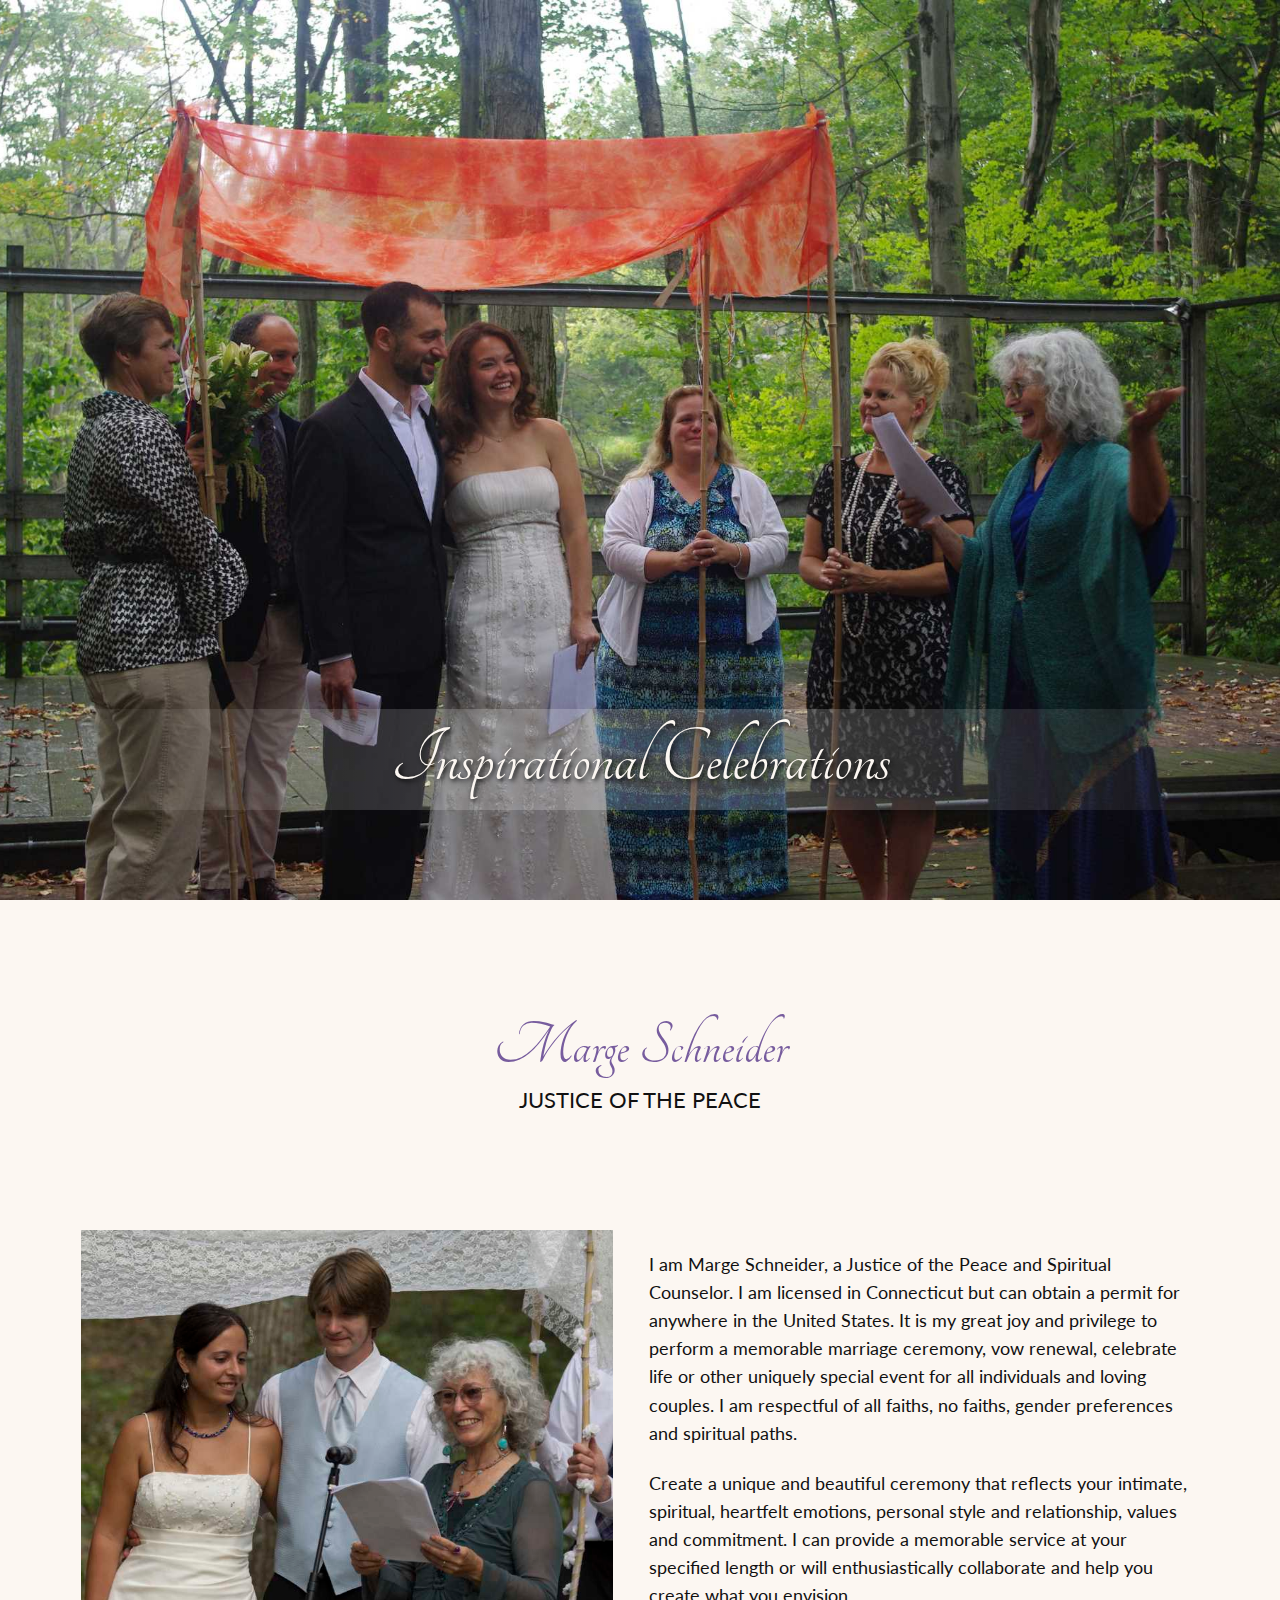
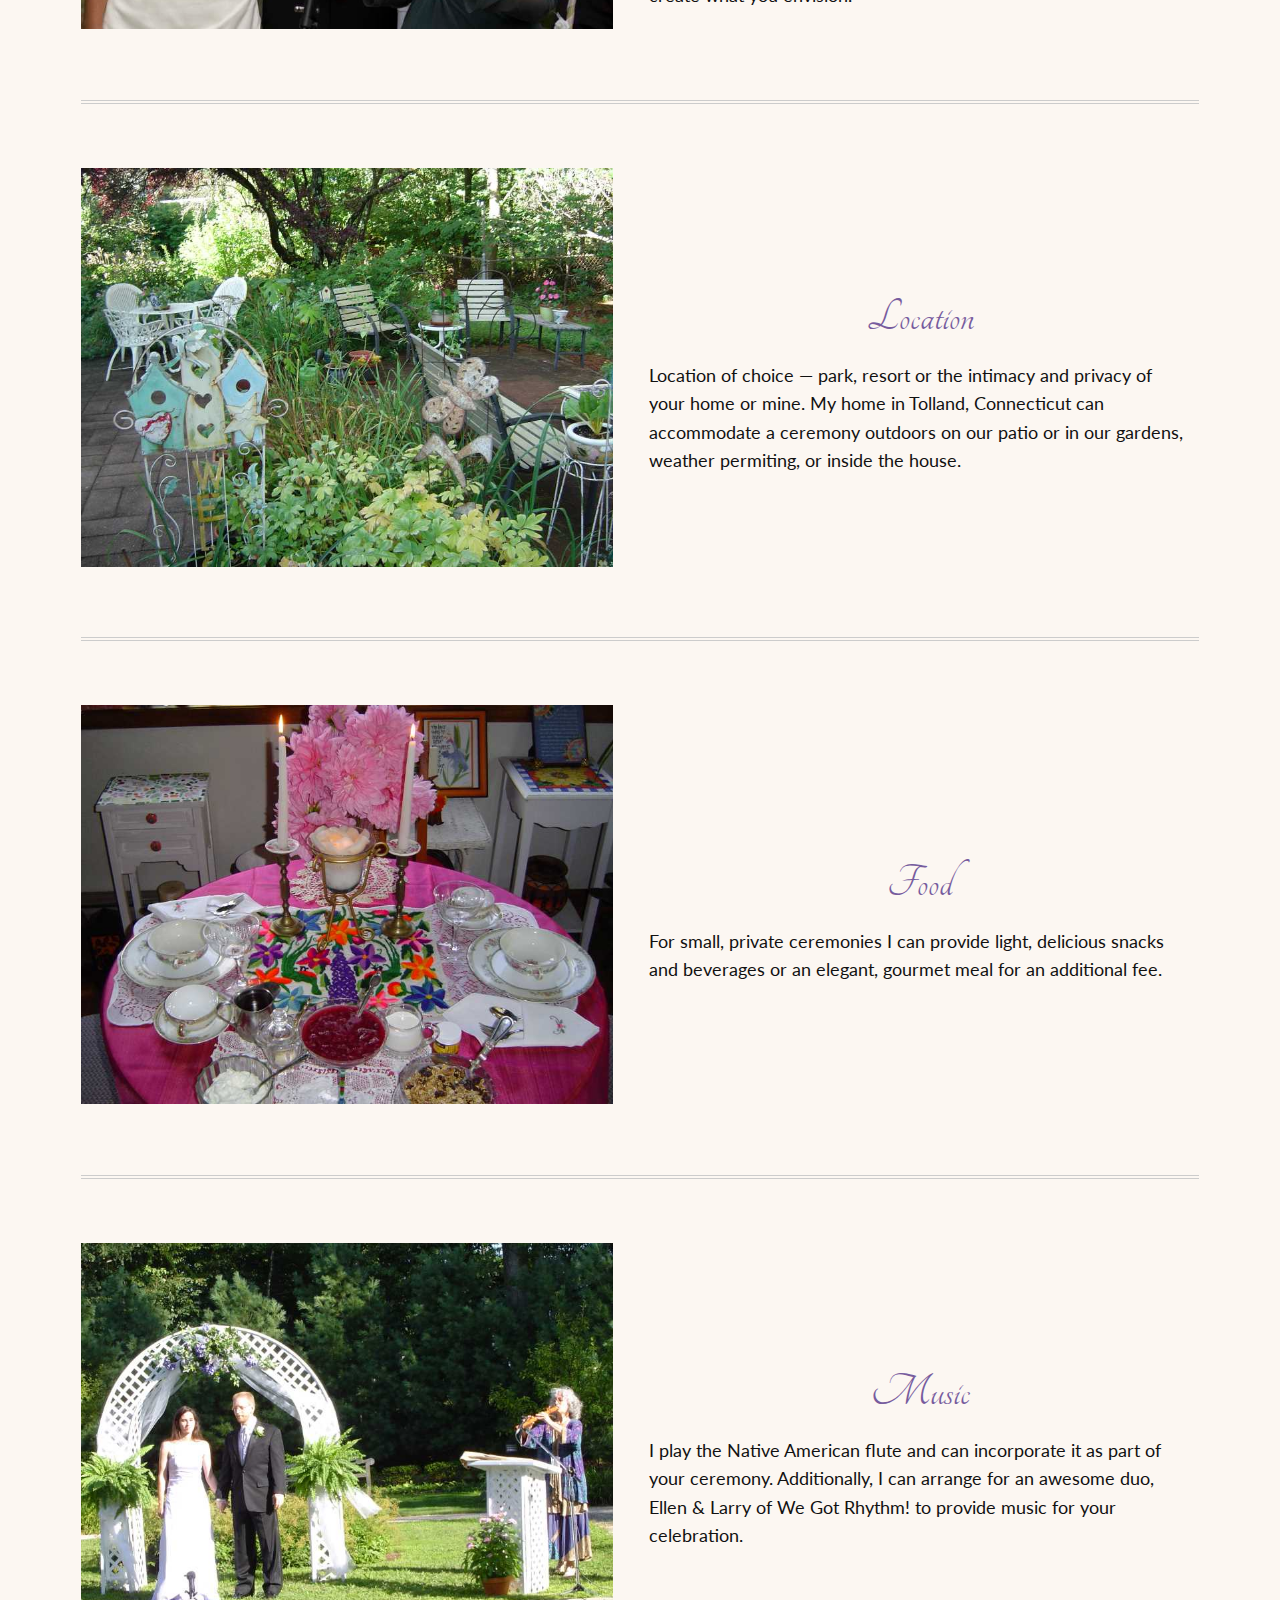
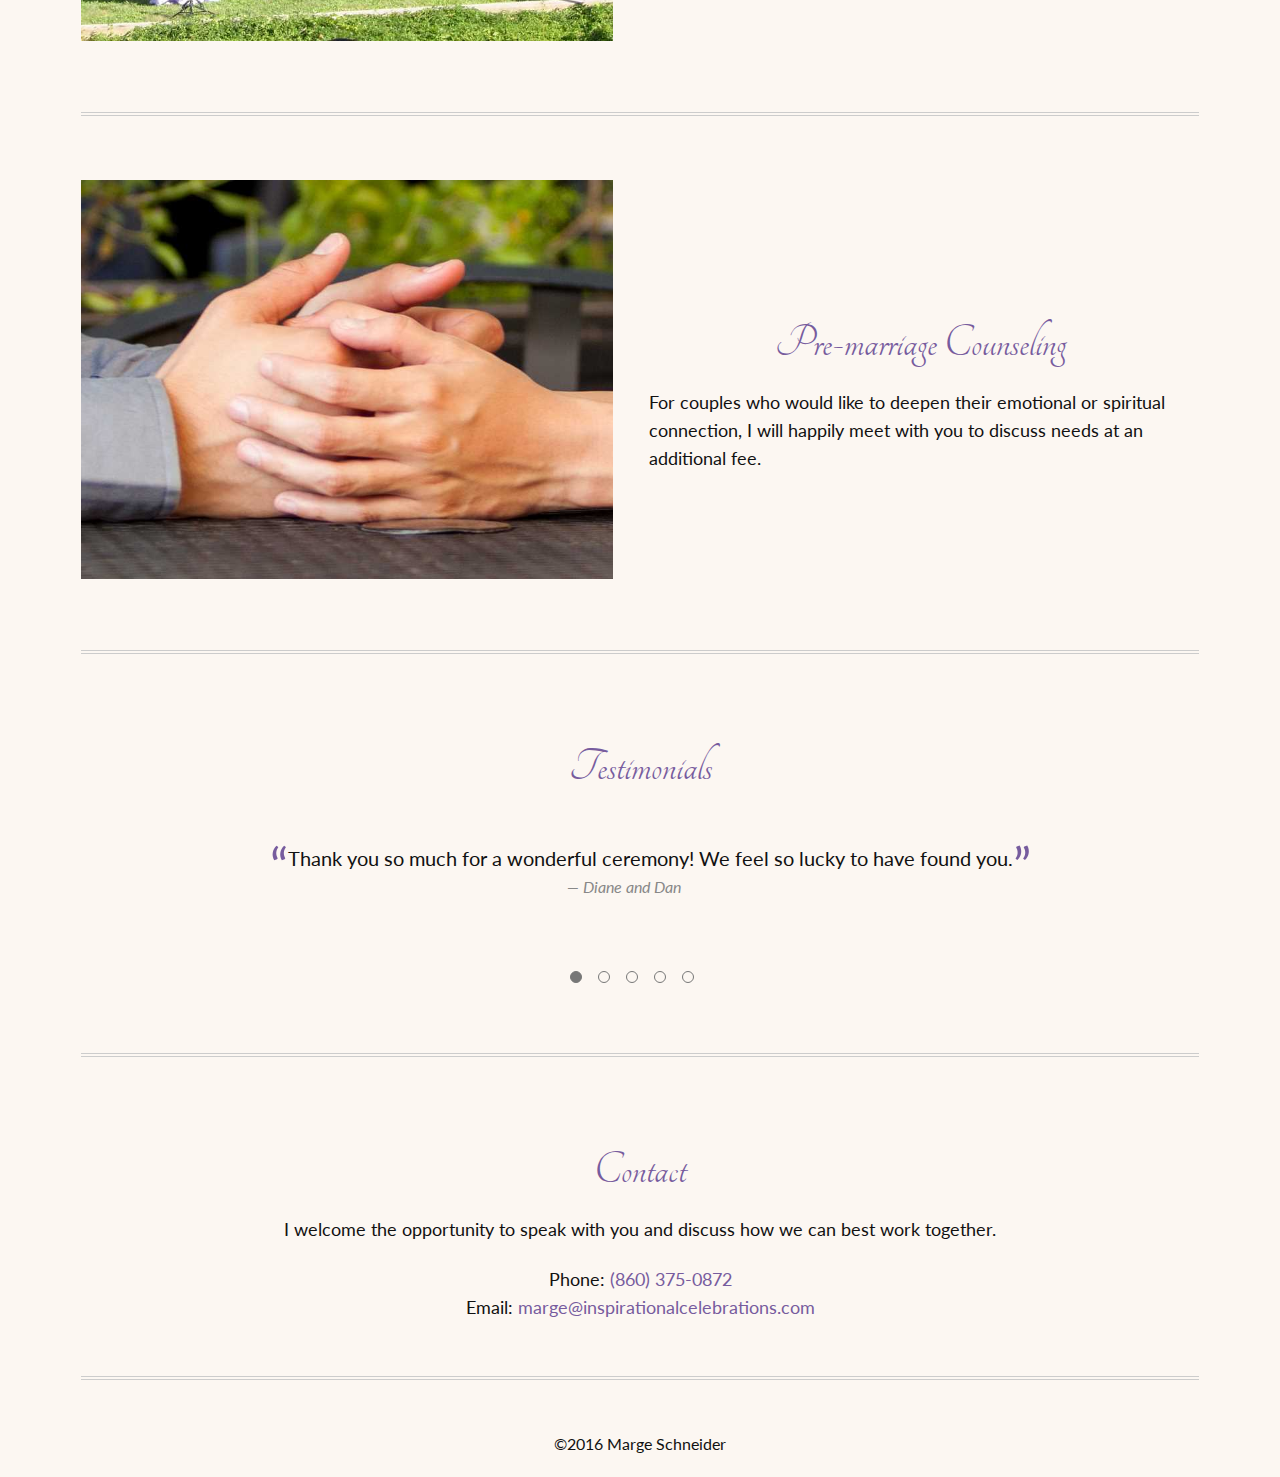
==== index.html @ a956c29d "remove README.md add index.html" ====
<!DOCTYPE html>
<html>
<head>
	<meta name="viewport" content="width=device-width, initial-scale=1.0">
	<title>Inspirational Celebrations</title>
	<link href='https://fonts.googleapis.com/css?family=Lato:300|Tangerine|Roboto:300' rel='stylesheet' type='text/css'>
	<link rel="stylesheet" href="css/normalize.css">
	<link rel="stylesheet" href="css/style.css">
	<script src="slider.js"></script>
</head>
<body>
	<header id="top" class="main-header">
		<div class="image-wrapper">
			<!-- <div class="title-wrapper"> -->
				<h1 class="title">Inspirational Celebrations</h1>
			<!--/.title-wrapper-->
			<img src="img/cover900x602.jpg" alt="wedding ceremony" class="cover-image">
		</div><!--/.image-wrapper-->
	</header><!--/.main-header-->

	<div class="main-wrapper">

		<div class="padding-wrapper">

			<section id="preface">
				<div class="text-container">
					<h2 class="name">Marge Schneider</h2>
					<div class="tagline">Justice of the Peace</div>
				</div><!--/.text-container-->
			</section><!--/#preface-->

			<section id="introduction" class="columns">
				<div class="image-container">
					<img src="img/ceremony.jpg">
				</div>
				<div class="text-container">
					<p>I am Marge Schneider, a Justice of the Peace and Spiritual Counselor. I am licensed in Connecticut but can obtain a permit for anywhere in the United States. It is my great joy and privilege to perform a memorable marriage ceremony, vow renewal, celebrate life or other uniquely special event for all individuals and loving couples. I am respectful of all faiths, no faiths, gender preferences and spiritual paths.</p>

					<p>Create a unique and beautiful ceremony that reflects your intimate, spiritual, heartfelt emotions, personal style and relationship, values and commitment. I can provide a memorable service at your specified length or will enthusiastically collaborate and help you create what you envision.</p>
				</div><!--/.container-->
			</section><!--/.introduction-->

			<section id="location" class="columns">
				<div class="image-container">
					<img src="img/patio.jpg">
				</div>
				<div class="text-container">
					<h2>Location</h2>
					<p>Location of choice &mdash; park, resort or the intimacy and privacy of your home or mine. My home in Tolland, Connecticut can accommodate a ceremony outdoors on our patio or in our gardens, weather permiting, or inside the house.</p>
				</div><!--/.container-->
			</section><!--/.location-->

			<section id="food" class="columns">
				<div class="image-container">
					<img src="img/table.jpg">
				</div>
				<div class="text-container">
					<h2>Food</h2>
					<p>For small, private ceremonies I can provide light, delicious snacks and beverages or an elegant, gourmet meal for an additional fee.</p>
				</div><!--/.container-->
			</section><!--/.food-->

			<section id="music" class="columns">
				<div class="image-container">
					<img src="img/flute.jpg">
				</div>
				<div class="text-container">
					<h2>Music</h2>
					<p>I play the Native American flute and can incorporate it as part of your ceremony. Additionally, I can arrange for an awesome duo,  Ellen & Larry of We Got Rhythm! to provide music for your celebration.</p>
				</div><!--/.container-->
			</section><!--/.music-->

			<section id="counseling" class="columns">
				<div class="image-container">
					<img src="img/hands.jpg">
				</div>
				<div class="text-container">
					<h2>Pre-marriage Counseling</h2>
					<p>For couples who would like to deepen their emotional or spiritual connection, I will happily meet with you to discuss needs at an additional fee.</p>
				</div><!--/.container-->
			</section><!--/.counseling-->

			<section id="testimonials">
				<div class="text-container">
					<h2>Testimonials</h2>
		 			<blockquote class="testimonial">Thank you so much for a wonderful ceremony! We feel so lucky to have found you.</blockquote><span class="source">Diane and Dan</span>
					<blockquote class="testimonial">Marge exemplifies love and caring.</blockquote><span class="source">Linda and Nathan</span>
					<blockquote class="testimonial">Marge is a gifted Justice of the Peace and provides couples with a very special service.</blockquote><span class="source">Tara and Seth</span>
					<blockquote class="testimonial">Her warmth and energy inspires creativity and commitment.</blockquote><span class="source">Caitlyn and Doug</span>
					<blockquote class="testimonial">She is a wonderful person, extremely conscientious, considerate, gentle and generous.</blockquote><span class="source">Veronica and Kevin</span>
				</div><!--/.container-->
			</section><!--/.testimonials-->

			<section id="contact">
				<div class="text-container">
					<h2>Contact</h2>
					<p>I welcome the opportunity to speak with you and discuss how we can best work together.</p>
					<p>Phone: <a href="tel:+18603750872">(860) 375-0872</a>
					</br>Email: <span id="email-address"><span class="hidden">\/</span>marge<span class="hidden">\/</span>&nbsp;<span class="hidden">\/</span>[AT]<span class="hidden">\/</span>&nbsp;<span class="hidden">take out</span>inspirational<span class="hidden">remove me</span>celebrations&nbsp;<span class="hidden">\/</span>[DOT]<span class="hidden">\/</span>&nbsp;<span class="hidden">\/</span>com</span></p>
				</div><!--/.container-->
			</section><!--/.contact-->

		</div><!--/.padding-wrapper-->

	</div><!--/.main-wrapper-->

	<footer class="main-footer">
		<span>&copy;2016 Marge Schneider</span>
	</footer>
	
</body>
</html>
---- css/style.css ----
/* ================================= 
  Base Element Styles
==================================== */

* {
	box-sizing: border-box;
}

body,
.tagline {
	font-family: 'Lato', sans-serif;
	line-height: 1.6;
	color: #111;
	background-color: #FCF7F2;
}

p {
	font-size: 1.1em;
	margin-bottom: 1.25em;
}

h1 {
	margin: 0;
	font-size: 4em;
}

h2,
a,
blockquote:before,
blockquote:after {
	color: rgb(119, 92, 158); // rgb(169, 189, 155); // #444;
}

h2 {
	text-align: center;
	margin: 0;
	padding-top: .5em;
	font-size: 3em;
}

h1,
h2 {
	font-family: 'Tangerine', cursive, 'Roboto', sans-serif;
	font-weight: 400;
	line-height: 1.1;
}

a {
	text-decoration: none;
}

strong {
	font-weight: normal;
}

img {
	max-width: 100%;
}

/* ================================= 
  Base Layout Styles
==================================== */

/* ---- Layout Containers ---- */

#preface,
.main-wrapper {
	max-width: 1150px;
	margin: 0 auto;
}

#preface {
	padding: 3em 0;
	text-align: center;
	border-bottom: none;
}

#preface .text-container {
	border: none;
	margin: 0;
	padding: 0;
}

.text-container {
	padding: 0 1em;
}

.image-container {
	text-align: center;
	padding: 10px 0 0 0;
}

.main-footer {
	padding: 1.3em 0;
	margin-top: 30px;
	text-align: center;
}

/* ---- Page Elements ---- */

section {
	padding-top: 2.5em;
	padding-bottom: 2em;
	border-bottom: 4px double #ccc;
	padding-bottom: 2em;
}

.image-wrapper {
	margin: 0 auto;
	position: relative;
	max-width: 900px;
}

.title {
	position: absolute;
	font-size: 3em;
	width: 100%;
	bottom: 10%;
	padding: 0.08em 0;
	text-align: center;
	color: #FCF7F2;
	text-shadow: 2px 2px 5px rgb(1,1,1);
	background: #888;
	background: rgba(0,0,0,.5);
	background:
		linear-gradient(
			to right,
			rgba(255,255,255,.01),
			rgba(255,255,255,.1) 20%,
			rgba(255,255,255,.2) 40%,
			rgba(255,255,255,.2) 60%,
			rgba(255,255,255,.1) 80%,
			rgba(255,255,255,.01) 100%
		);
}

.name {
	font-size: 4em;
}

.tagline {
	font-size: 1.4em;
	text-transform: uppercase;
	text-align: center;
}

#testimonials .testimonial {
	display: block;
	margin: 0;
	padding-left: 1em;
	font-size: 1.25em;
	height: 100px;
}

#testimonials blockquote {
	height: auto;
	text-align: center;
}

blockquote:before {
	content: "\201C" ;
	font-size: 2.5em;
	display: inline-block;
	vertical-align: text-bottom;
	line-height: .2em;
}

blockquote:after {
	content: "\201D" ;
	font-size: 2.5em;
	display: inline-block;
	vertical-align: text-bottom;
	line-height: .2em;
}

.source {
	display: block;
	font-style: italic;
	color: #888;
	font-size: 1em;
	text-align: center;
	margin: 1em 2em 4em 0em;
}

.source:before {
	content: "\2014";
	padding-right: 0.25em
}

.circles-wrapper{
	text-align: center;
}

.circle-filled {
	display: inline-block;
	width: .75em;
	height: .75em;
	background-color: #777;
	border: 1px solid #777;
	border-radius: 50%;
	margin-right: 1em;
}

.circle-empty {
	display: inline-block;
	width: .75em;
	height: .75em;
	border: 1px solid #777;
	border-radius: 50%;
	margin-right: 1em;
}

#contact .text-container {
	text-align: center;
}

.hidden {
	display: none;
}

/* ================================= 
  Media Queries
==================================== */

@media (min-width: 420px) {

	.title {
		font-size: 4em;
	}

	h2 {
		padding-top: 1em;
	}

}

@media (min-width: 800px) {

	.padding-wrapper {
		margin-right: 1em;
		margin-left: 1em;
	}

	.columns {
		padding: 4em 0;
		display: block;
	}

	.columns .image-container {
		width: 49%;
		vertical-align: middle;
		display: inline-block;
		margin: 0; // 0 1em 0 0;
		padding: 0 1em 0 0;
	}

	.columns .text-container {
		width: 50%;
		vertical-align: middle;
		display: inline-block;
		margin: 0;
		padding: 0 0 0 1em;
	}

	#testimonials {
		padding-bottom: 4em;
	}

	#testimonials .testimonial {
		height: auto;
	}

	#testimonials h2 {
		padding-bottom: 1em;
	}

	#testimonials blockquote {
		height: 2.5em;
	}

	.source {
		margin-top: 0;
		font-size: 1em;
	}

	/* ---- Float clearfix ---- */

	.clearfix::after {
		content: " ";
		display: table;
		clear: both;
	}

}

@media (min-width: 900px) and (min-height: 500px) {  

	.cover-image {
		display: none;
	}

	.image-wrapper {
		height: 100vh;
		min-width: 100%;
	}

	.title {
		width: 100%;
		font-size: 5em;
	}

	.main-header {
		background: url('../img/cover-large.jpg');
		background-size: cover;
		background-repeat: no-repeat;
		background-position: right;
		height: 100vh;
		width: 100%;
	}

}
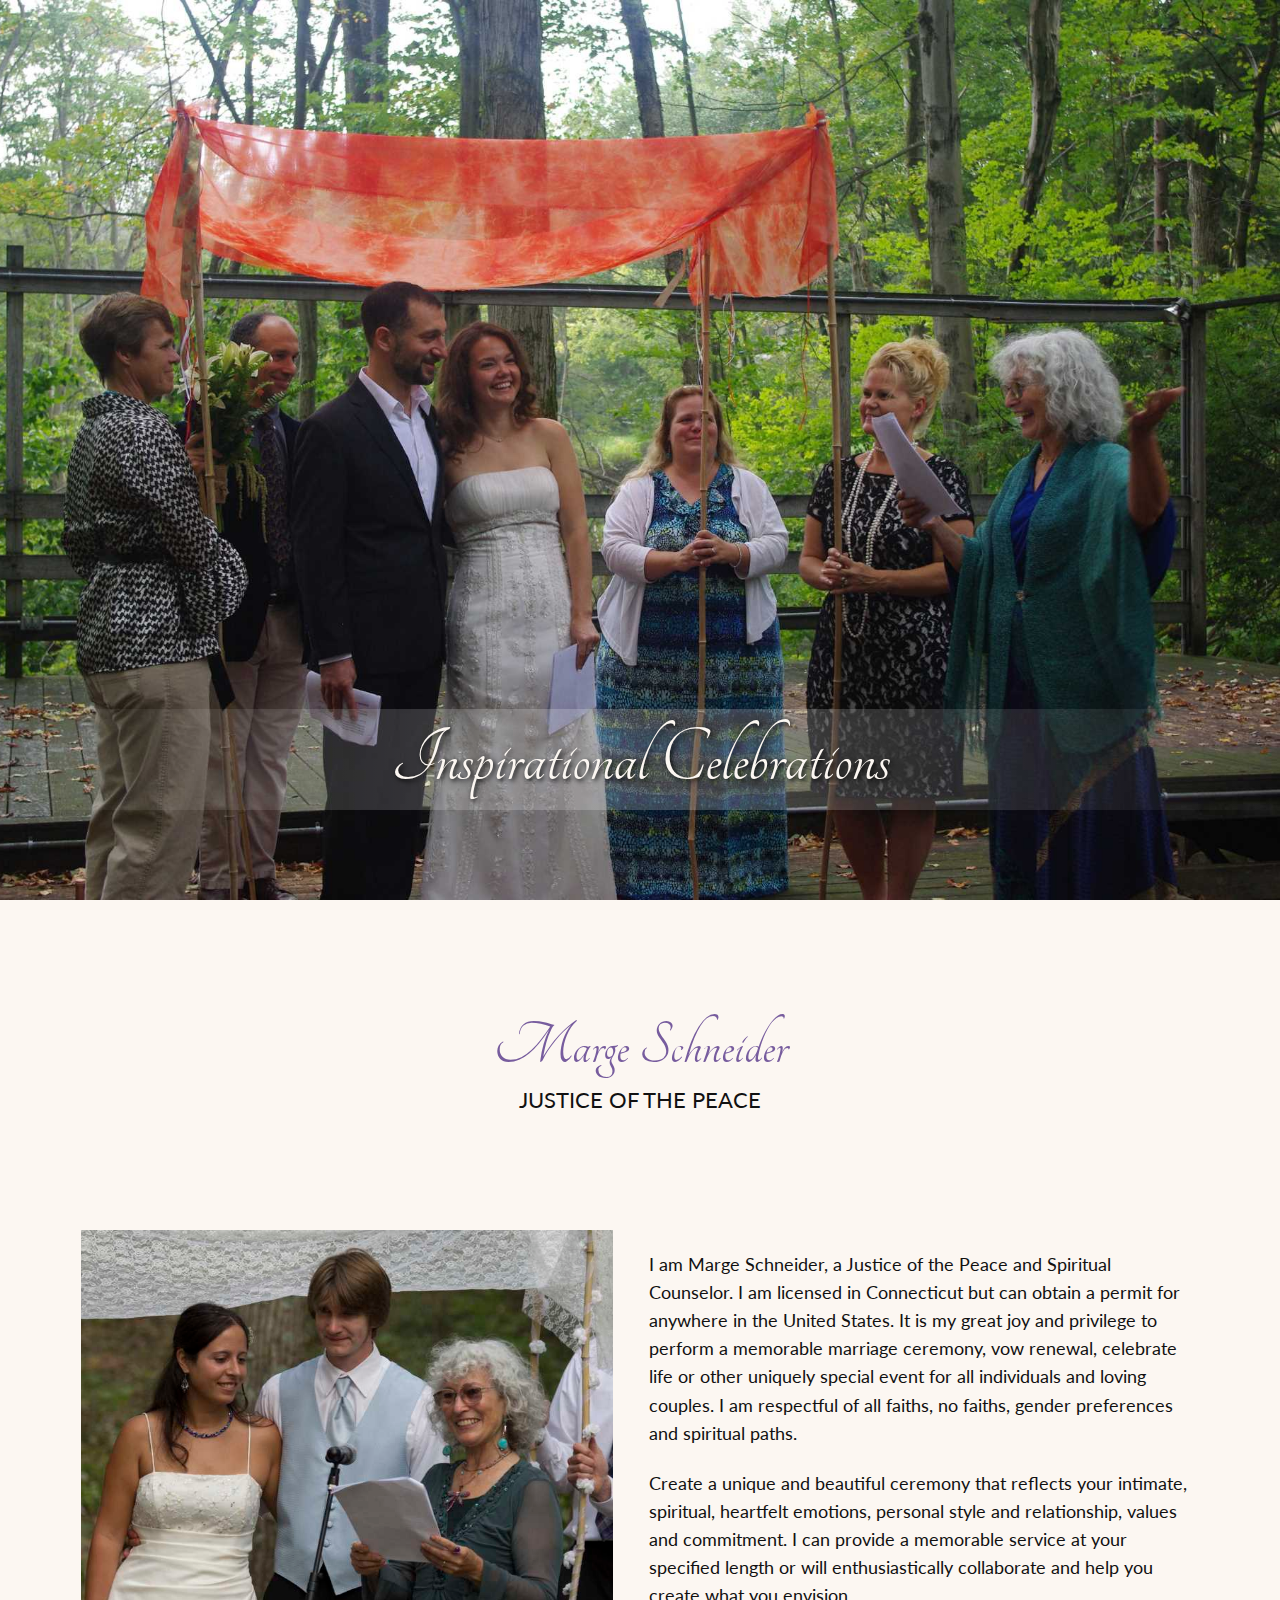
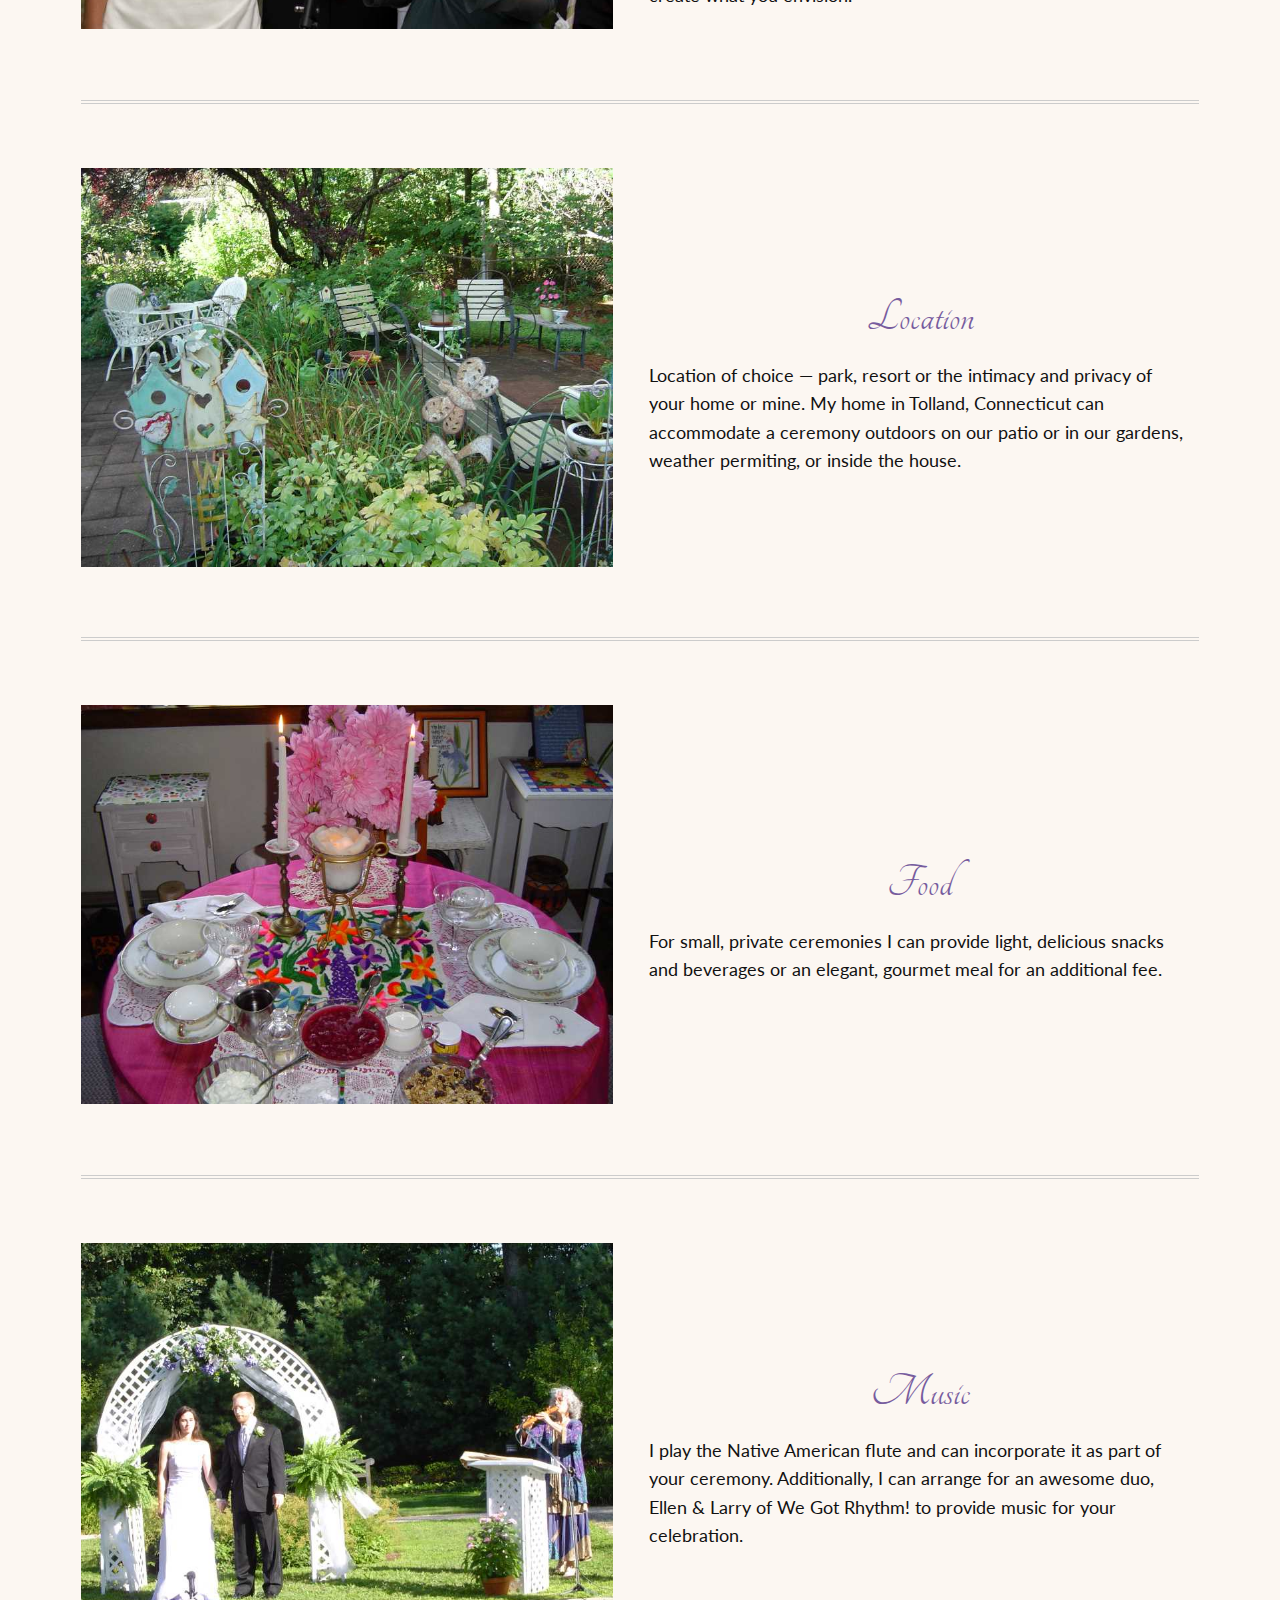
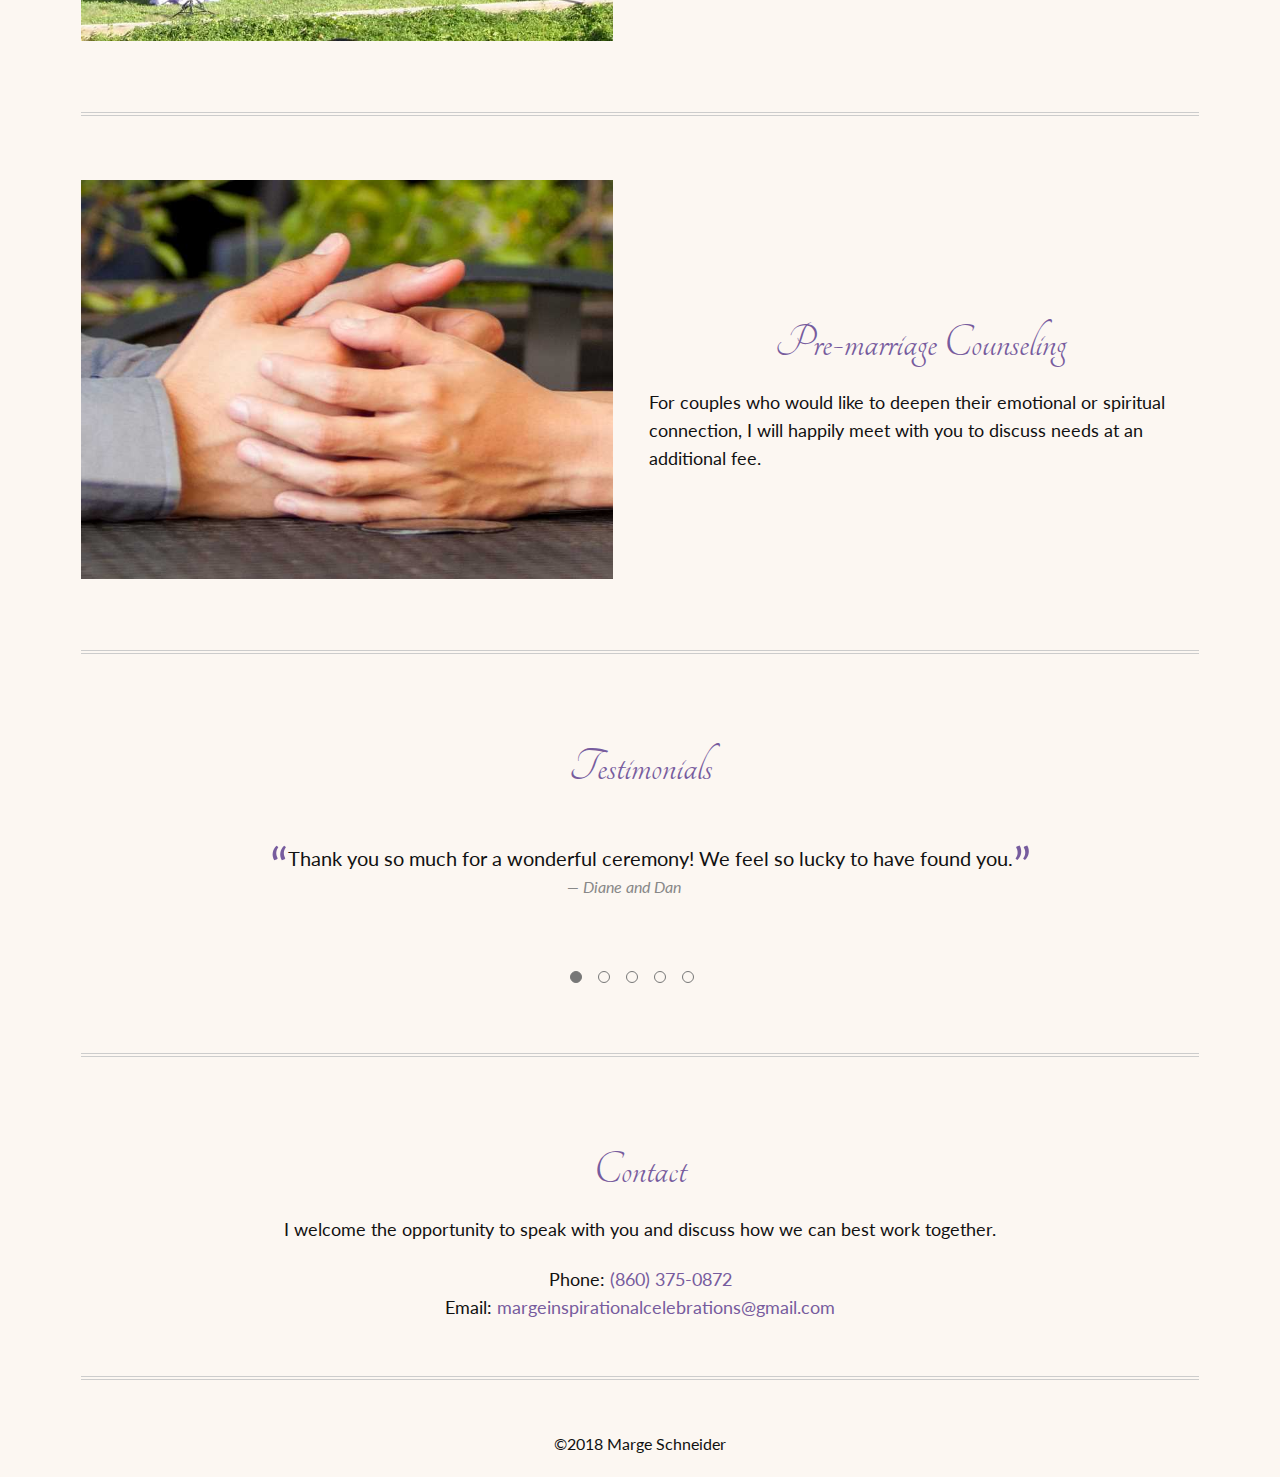
==== commit 6e7ccaee: "Update email address and copyright year" ====
--- a/index.html
+++ b/index.html
@@ -96,7 +96,7 @@
 					<h2>Contact</h2>
 					<p>I welcome the opportunity to speak with you and discuss how we can best work together.</p>
 					<p>Phone: <a href="tel:+18603750872">(860) 375-0872</a>
-					</br>Email: <span id="email-address"><span class="hidden">\/</span>marge<span class="hidden">\/</span>&nbsp;<span class="hidden">\/</span>[AT]<span class="hidden">\/</span>&nbsp;<span class="hidden">take out</span>inspirational<span class="hidden">remove me</span>celebrations&nbsp;<span class="hidden">\/</span>[DOT]<span class="hidden">\/</span>&nbsp;<span class="hidden">\/</span>com</span></p>
+					</br>Email: <span id="email-address"><span class="hidden">\/</span>margeinspirationalcelebrations<span class="hidden">\/</span>&nbsp;<span class="hidden">\/</span>[AT]<span class="hidden">\/</span>&nbsp;<span class="hidden">take out</span>g<span class="hidden">remove me</span>mail&nbsp;<span class="hidden">\/</span>[DOT]<span class="hidden">\/</span>&nbsp;<span class="hidden">\/</span>com</span></p>
 				</div><!--/.container-->
 			</section><!--/.contact-->
 
@@ -105,8 +105,8 @@
 	</div><!--/.main-wrapper-->
 
 	<footer class="main-footer">
-		<span>&copy;2016 Marge Schneider</span>
+		<span>&copy;2018 Marge Schneider</span>
 	</footer>
 	
 </body>
-</html>+</html>
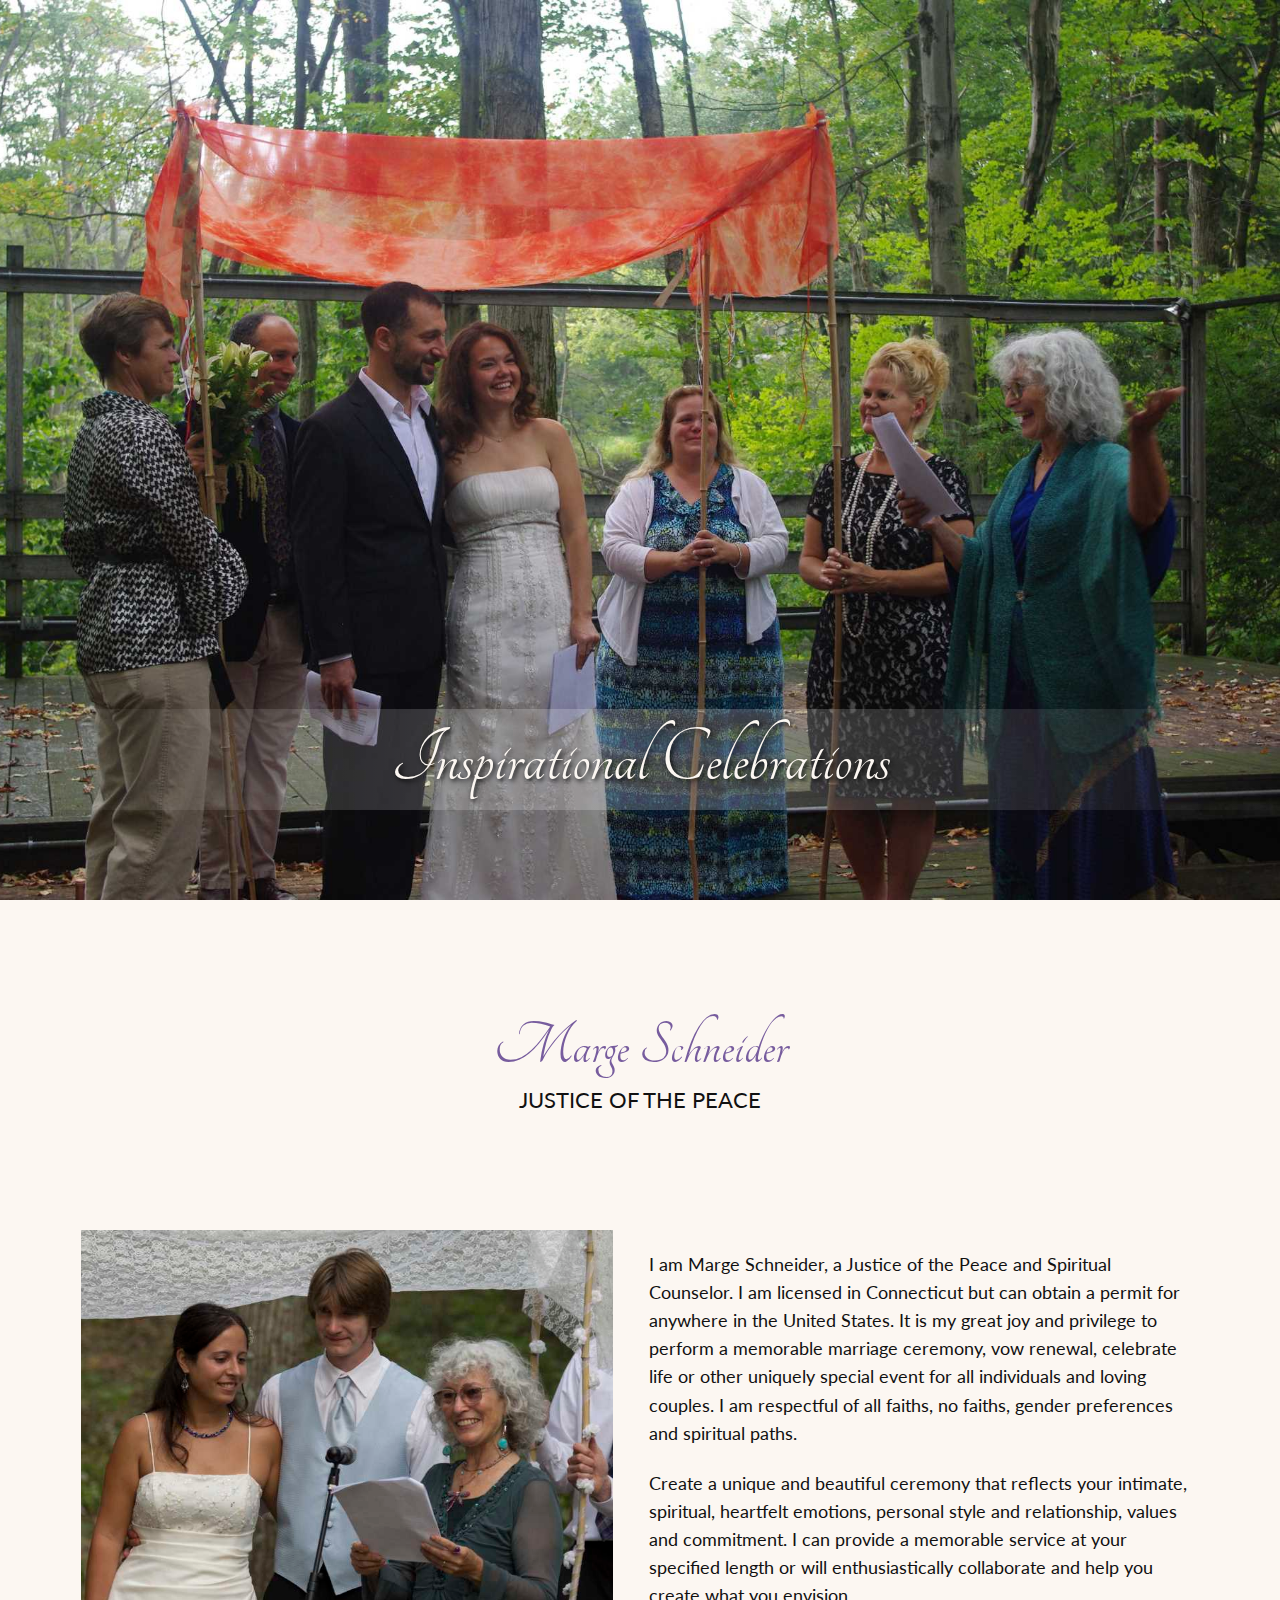
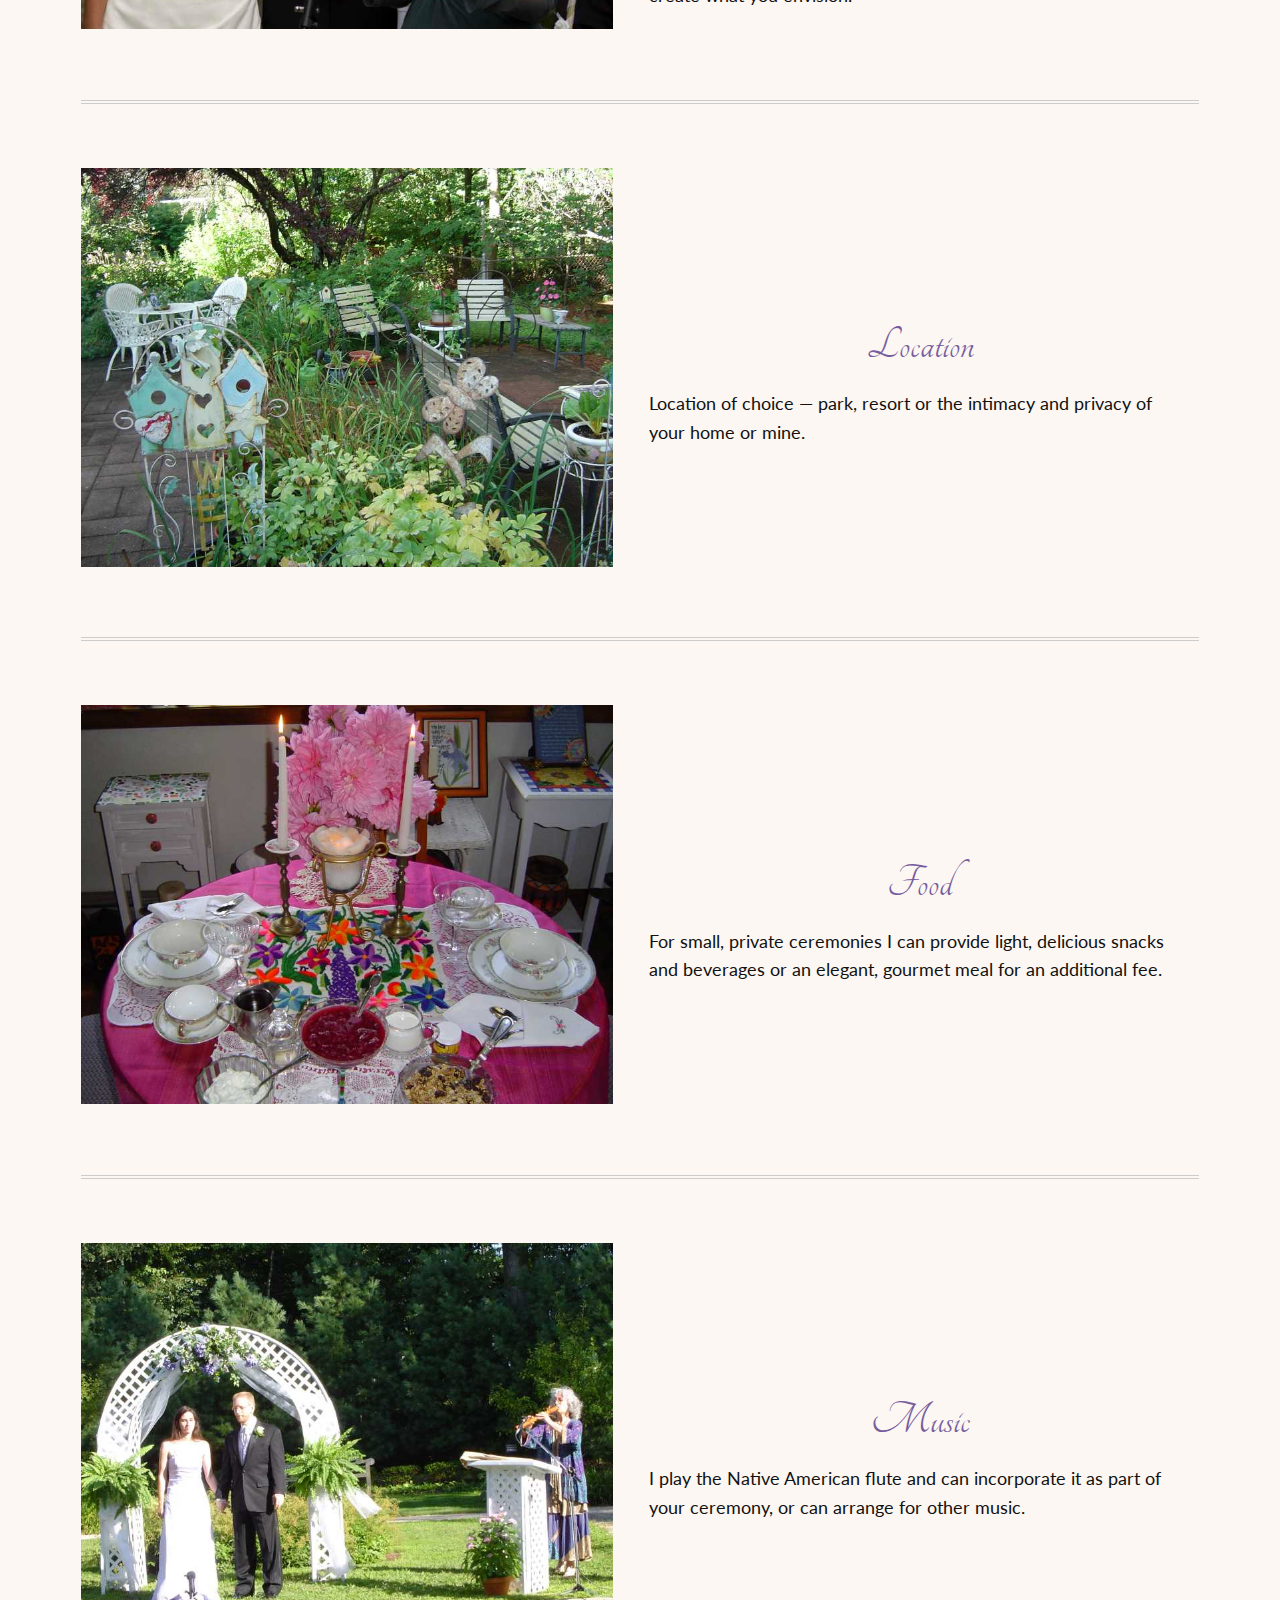
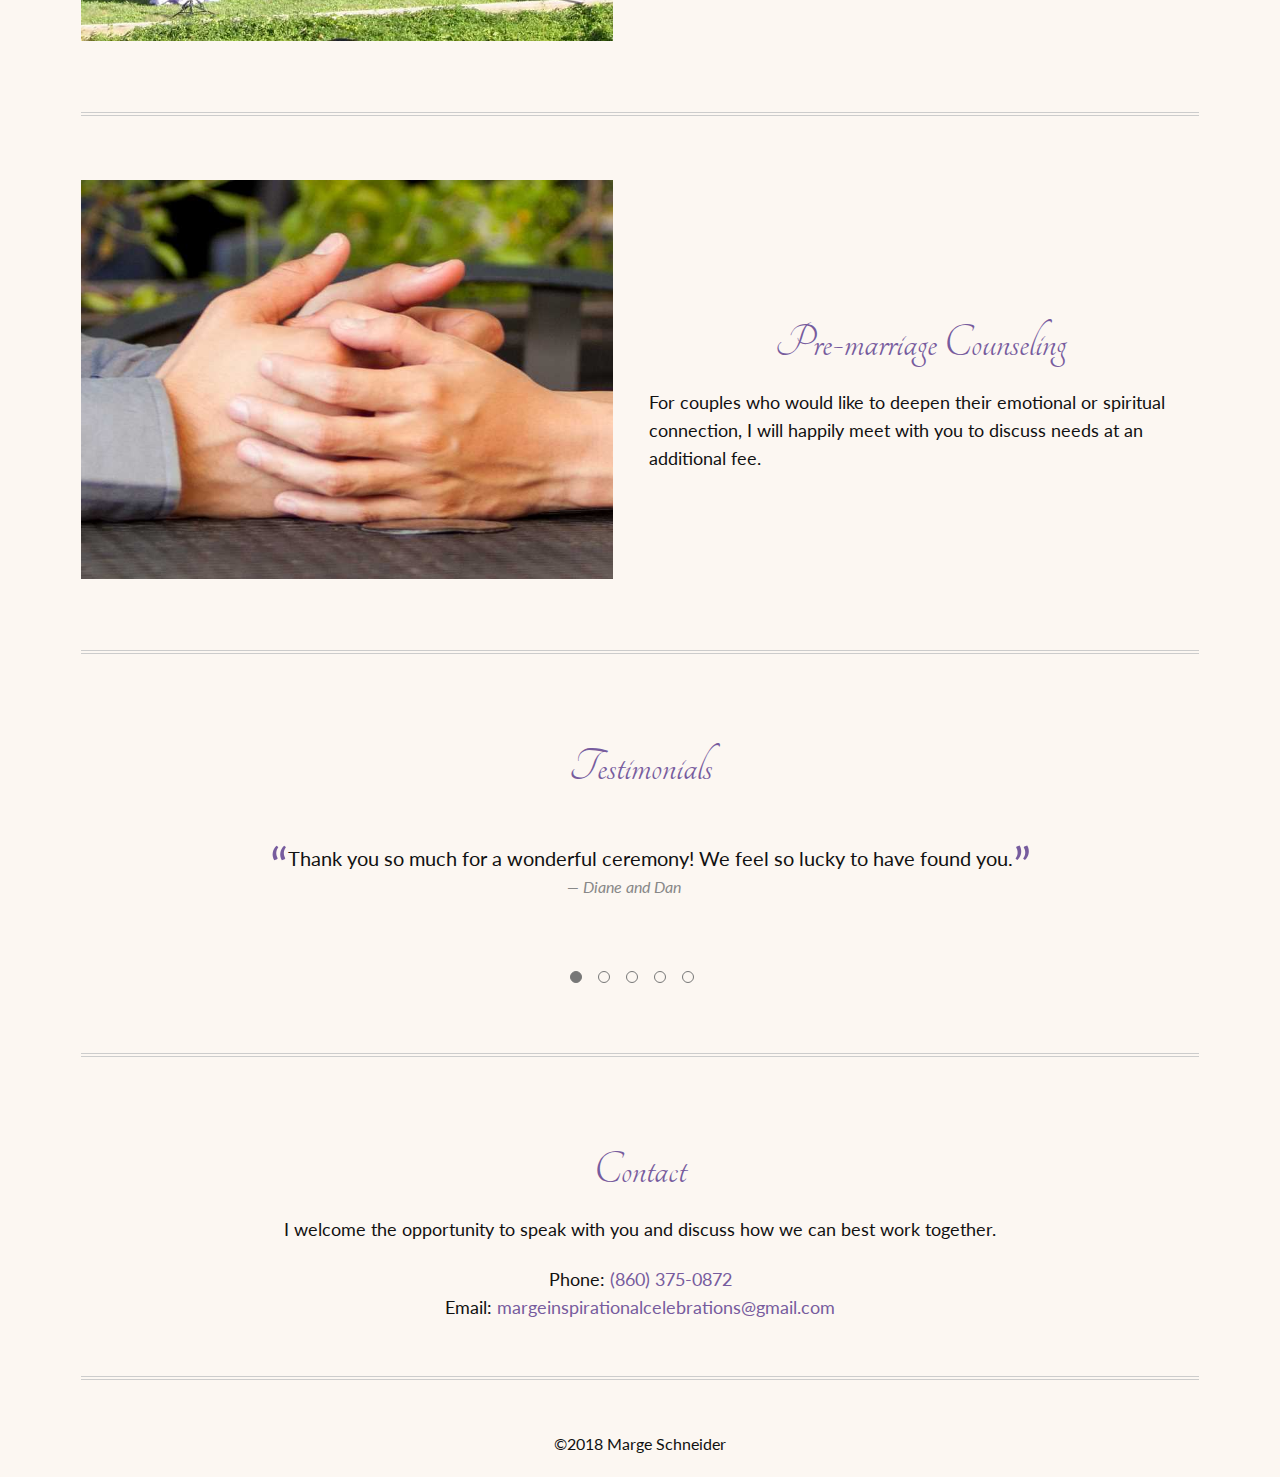
==== commit 98a1f4c5: "update text" ====
--- a/index.html
+++ b/index.html
@@ -46,7 +46,7 @@
 				</div>
 				<div class="text-container">
 					<h2>Location</h2>
-					<p>Location of choice &mdash; park, resort or the intimacy and privacy of your home or mine. My home in Tolland, Connecticut can accommodate a ceremony outdoors on our patio or in our gardens, weather permiting, or inside the house.</p>
+					<p>Location of choice &mdash; park, resort or the intimacy and privacy of your home or mine.</p>
 				</div><!--/.container-->
 			</section><!--/.location-->
 
@@ -66,7 +66,7 @@
 				</div>
 				<div class="text-container">
 					<h2>Music</h2>
-					<p>I play the Native American flute and can incorporate it as part of your ceremony. Additionally, I can arrange for an awesome duo,  Ellen & Larry of We Got Rhythm! to provide music for your celebration.</p>
+					<p>I play the Native American flute and can incorporate it as part of your ceremony, or can arrange for other music.</p>
 				</div><!--/.container-->
 			</section><!--/.music-->
 
@@ -96,7 +96,7 @@
 					<h2>Contact</h2>
 					<p>I welcome the opportunity to speak with you and discuss how we can best work together.</p>
 					<p>Phone: <a href="tel:+18603750872">(860) 375-0872</a>
-					</br>Email: <span id="email-address"><span class="hidden">\/</span>margeinspirationalcelebrations<span class="hidden">\/</span>&nbsp;<span class="hidden">\/</span>[AT]<span class="hidden">\/</span>&nbsp;<span class="hidden">take out</span>g<span class="hidden">remove me</span>mail&nbsp;<span class="hidden">\/</span>[DOT]<span class="hidden">\/</span>&nbsp;<span class="hidden">\/</span>com</span></p>
+					</br>Email: <span id="email-address"><span class="hidden">\/</span>marge<span class="hidden">\/</span>inspirational<span class="hidden">-#$</span>celebrations<span class="hidden">\/</span>&nbsp;<span class="hidden">\/</span>[AT]<span class="hidden">\/</span>&nbsp;<span class="hidden">take out</span>g<span class="hidden">remove me</span>mail&nbsp;<span class="hidden">\/</span>[DOT]<span class="hidden">\/</span>&nbsp;<span class="hidden">\/</span>com</span></p>
 				</div><!--/.container-->
 			</section><!--/.contact-->
 
